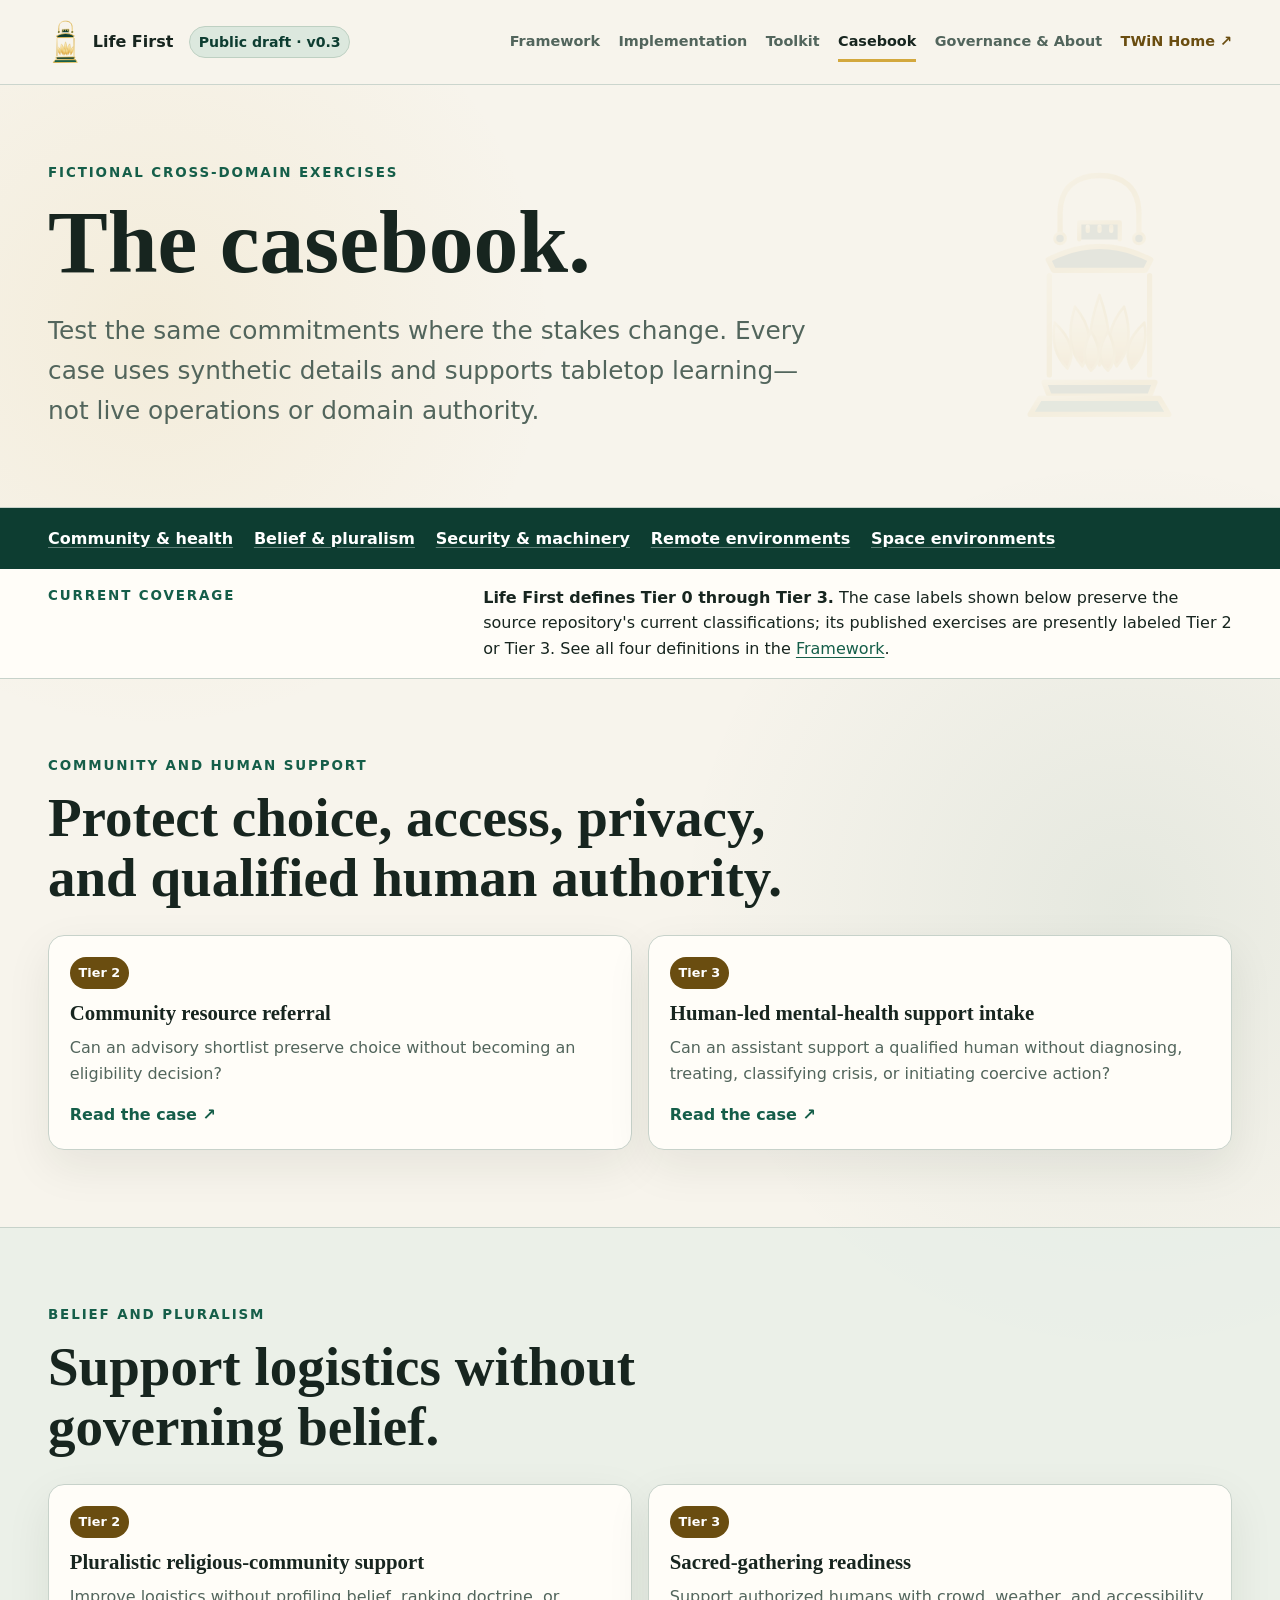
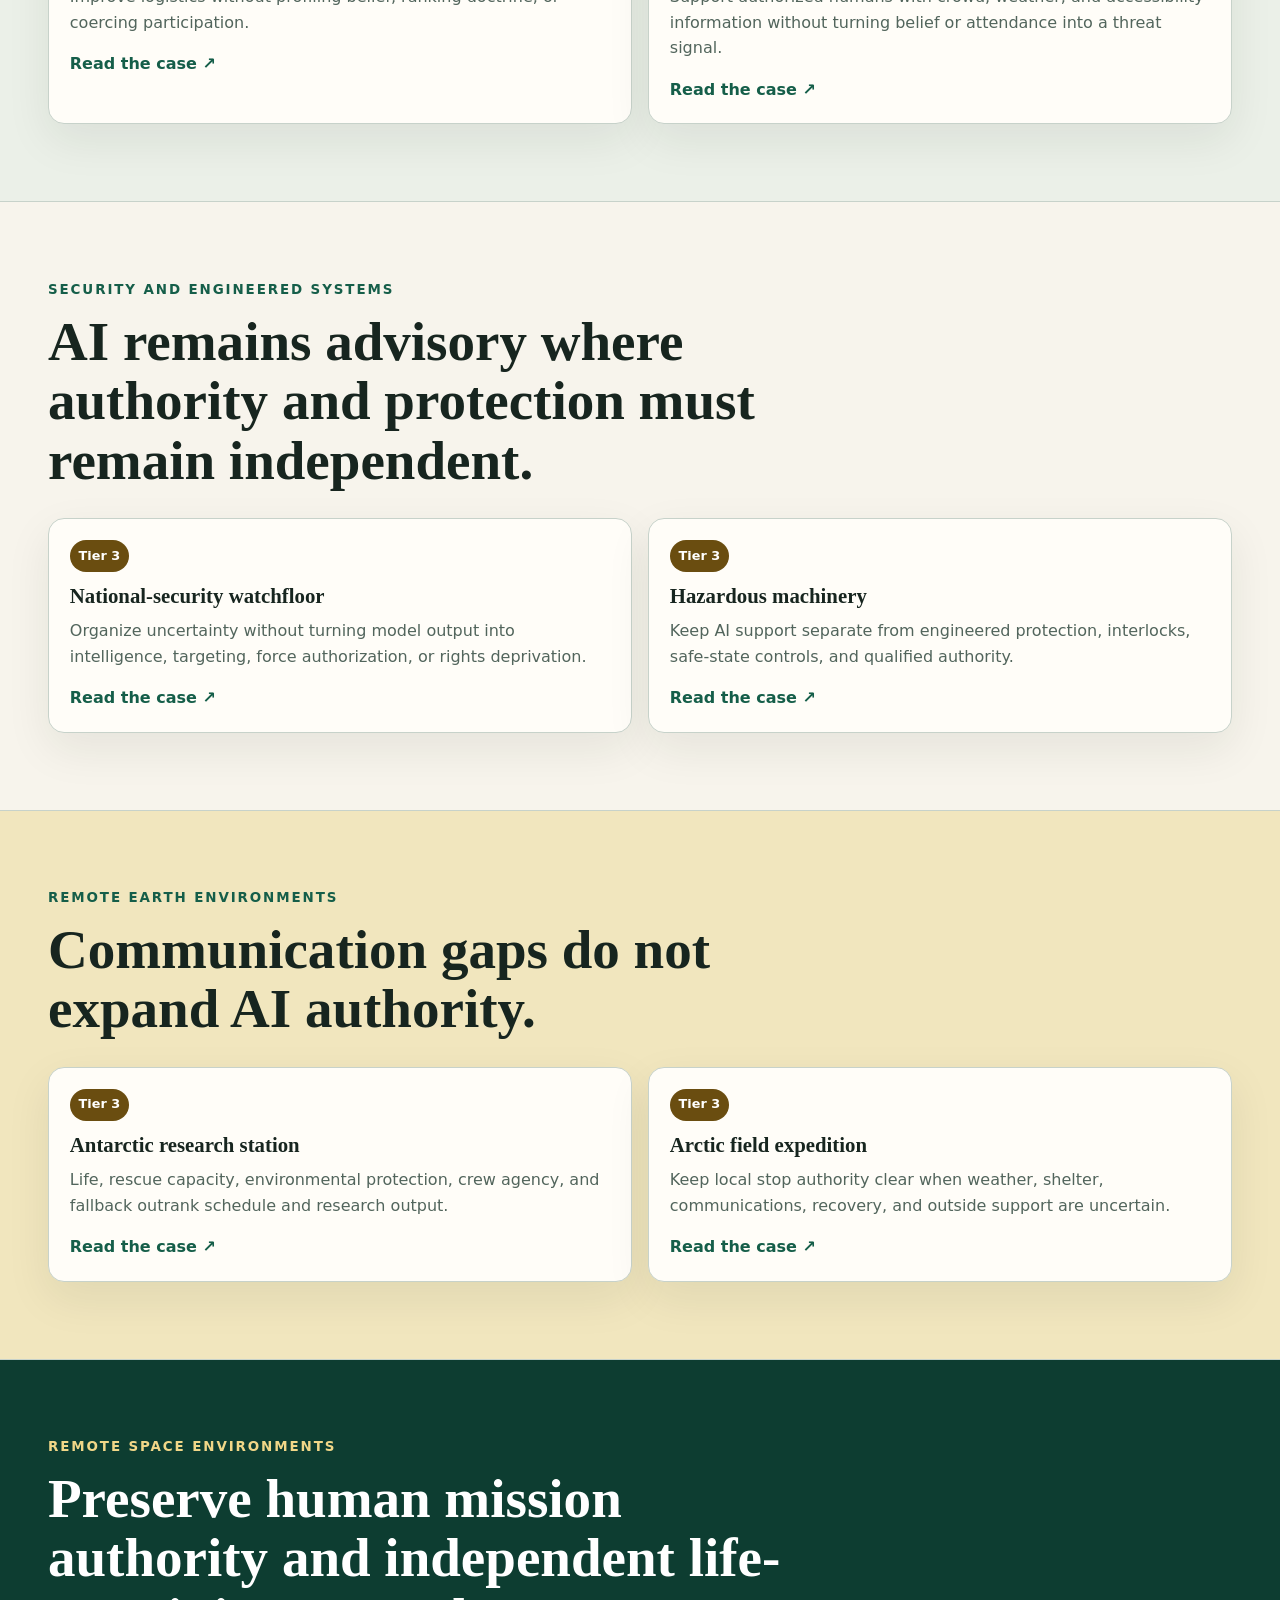
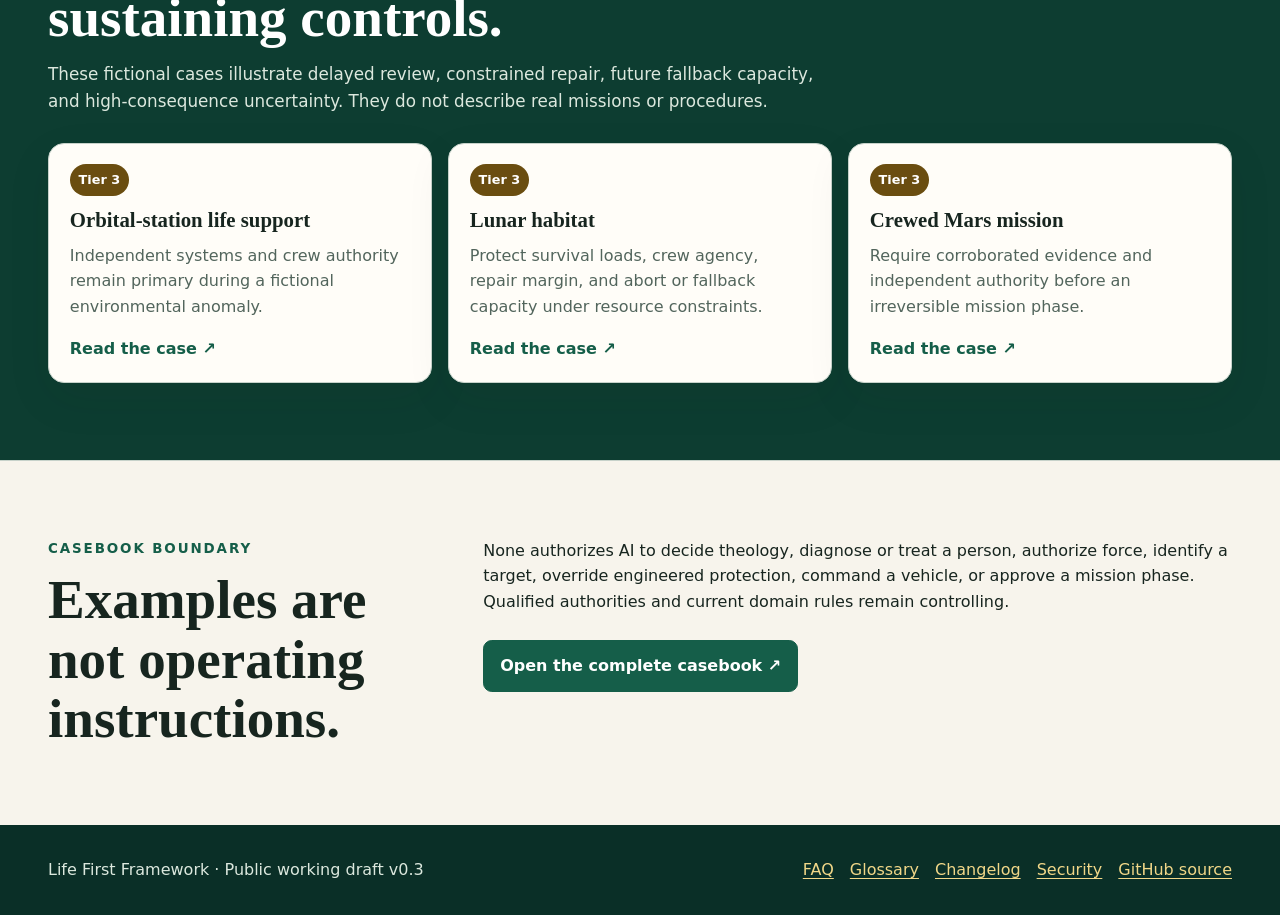
==== casebook.html @ 63062ef2 "Publish guided Life First website" ====
<!DOCTYPE html>
<html lang="en">
  <head>
    <meta charset="utf-8">
    <meta name="viewport" content="width=device-width, initial-scale=1">
    <meta name="description" content="Fictional Life First case studies across community services, health, belief, security, machinery, remote operations, and space.">
    <meta name="theme-color" content="#155e49">
    <link rel="icon" type="image/svg+xml" href="assets/life-first-lantern-mark.svg?v=2">
    <link rel="apple-touch-icon" href="assets/life-first-lantern-mark.svg?v=2">
    <title>Casebook | Life First</title>
    <link rel="stylesheet" href="site.css?v=11">
  </head>
  <body>
    <a class="skip-link" href="#main">Skip to main content</a>
    <header class="masthead" id="top"><div class="wrap masthead-inner"><a class="brand" href="index.html" aria-label="Life First Framework home"><span class="brand-mark" aria-hidden="true"></span><span>Life First</span></a><span class="version">Public draft &middot; v0.3</span><button class="menu-toggle" type="button" aria-expanded="false" aria-controls="primary-nav">Menu</button><nav class="primary-nav" id="primary-nav" aria-label="Primary navigation"><a href="framework.html">Framework</a><a href="implementation.html">Implementation</a><a href="toolkit.html">Toolkit</a><a href="casebook.html" aria-current="page">Casebook</a><a href="governance.html">Governance &amp; About</a><a class="twin-link" href="https://thewizardnexus.github.io/TheWizardNexus.com/">TWiN Home &nearr;</a></nav></div></header>
    <main id="main">
      <section class="hero hero-compact"><div class="wrap"><p class="eyebrow">Fictional cross-domain exercises</p><h1>The casebook.</h1><p class="lede">Test the same commitments where the stakes change. Every case uses synthetic details and supports tabletop learning—not live operations or domain authority.</p></div></section>
      <div class="page-directory"><nav class="wrap" aria-label="Casebook domains"><a href="#community">Community &amp; health</a><a href="#belief">Belief &amp; pluralism</a><a href="#systems">Security &amp; machinery</a><a href="#remote">Remote environments</a><a href="#space">Space environments</a></nav></div>
      <section class="status-strip" aria-label="Current casebook coverage"><div class="wrap status-grid"><p class="eyebrow">Current coverage</p><p><strong>Life First defines Tier 0 through Tier 3.</strong> The case labels shown below preserve the source repository's current classifications; its published exercises are presently labeled Tier 2 or Tier 3. See all four definitions in the <a href="framework.html#risk">Framework</a>.</p></div></section>

      <section class="section" id="community"><div class="wrap"><div class="section-head"><p class="eyebrow">Community and human support</p><h2>Protect choice, access, privacy, and qualified human authority.</h2></div><div class="grid two">
        <a class="case-card card-link" href="https://github.com/RIAEvangelist/life-first-framework/tree/main/examples/community-resource-referral"><span class="case-tag">Tier 2</span><h3>Community resource referral</h3><p>Can an advisory shortlist preserve choice without becoming an eligibility decision?</p><span class="link-label">Read the case &nearr;</span></a>
        <a class="case-card card-link" href="https://github.com/RIAEvangelist/life-first-framework/tree/main/examples/mental-health-crisis-support"><span class="case-tag">Tier 3</span><h3>Human-led mental-health support intake</h3><p>Can an assistant support a qualified human without diagnosing, treating, classifying crisis, or initiating coercive action?</p><span class="link-label">Read the case &nearr;</span></a>
      </div></div></section>

      <section class="section tint" id="belief"><div class="wrap"><div class="section-head"><p class="eyebrow">Belief and pluralism</p><h2>Support logistics without governing belief.</h2></div><div class="grid two">
        <a class="case-card card-link" href="https://github.com/RIAEvangelist/life-first-framework/tree/main/examples/religious-community-support"><span class="case-tag">Tier 2</span><h3>Pluralistic religious-community support</h3><p>Improve logistics without profiling belief, ranking doctrine, or coercing participation.</p><span class="link-label">Read the case &nearr;</span></a>
        <a class="case-card card-link" href="https://github.com/RIAEvangelist/life-first-framework/tree/main/examples/sacred-gathering-safety"><span class="case-tag">Tier 3</span><h3>Sacred-gathering readiness</h3><p>Support authorized humans with crowd, weather, and accessibility information without turning belief or attendance into a threat signal.</p><span class="link-label">Read the case &nearr;</span></a>
      </div></div></section>

      <section class="section" id="systems"><div class="wrap"><div class="section-head"><p class="eyebrow">Security and engineered systems</p><h2>AI remains advisory where authority and protection must remain independent.</h2></div><div class="grid two">
        <a class="case-card card-link" href="https://github.com/RIAEvangelist/life-first-framework/tree/main/examples/national-security-watchfloor"><span class="case-tag">Tier 3</span><h3>National-security watchfloor</h3><p>Organize uncertainty without turning model output into intelligence, targeting, force authorization, or rights deprivation.</p><span class="link-label">Read the case &nearr;</span></a>
        <a class="case-card card-link" href="https://github.com/RIAEvangelist/life-first-framework/tree/main/examples/hazardous-machinery"><span class="case-tag">Tier 3</span><h3>Hazardous machinery</h3><p>Keep AI support separate from engineered protection, interlocks, safe-state controls, and qualified authority.</p><span class="link-label">Read the case &nearr;</span></a>
      </div></div></section>

      <section class="section amber" id="remote"><div class="wrap"><div class="section-head"><p class="eyebrow">Remote Earth environments</p><h2>Communication gaps do not expand AI authority.</h2></div><div class="grid two">
        <a class="case-card card-link" href="https://github.com/RIAEvangelist/life-first-framework/tree/main/examples/antarctic-research-station"><span class="case-tag">Tier 3</span><h3>Antarctic research station</h3><p>Life, rescue capacity, environmental protection, crew agency, and fallback outrank schedule and research output.</p><span class="link-label">Read the case &nearr;</span></a>
        <a class="case-card card-link" href="https://github.com/RIAEvangelist/life-first-framework/tree/main/examples/arctic-field-expedition"><span class="case-tag">Tier 3</span><h3>Arctic field expedition</h3><p>Keep local stop authority clear when weather, shelter, communications, recovery, and outside support are uncertain.</p><span class="link-label">Read the case &nearr;</span></a>
      </div></div></section>

      <section class="section deep" id="space"><div class="wrap"><div class="section-head"><p class="eyebrow">Remote space environments</p><h2>Preserve human mission authority and independent life-sustaining controls.</h2><p>These fictional cases illustrate delayed review, constrained repair, future fallback capacity, and high-consequence uncertainty. They do not describe real missions or procedures.</p></div><div class="grid">
        <a class="case-card card-link" href="https://github.com/RIAEvangelist/life-first-framework/tree/main/examples/space-station-life-support"><span class="case-tag">Tier 3</span><h3>Orbital-station life support</h3><p>Independent systems and crew authority remain primary during a fictional environmental anomaly.</p><span class="link-label">Read the case &nearr;</span></a>
        <a class="case-card card-link" href="https://github.com/RIAEvangelist/life-first-framework/tree/main/examples/lunar-habitat"><span class="case-tag">Tier 3</span><h3>Lunar habitat</h3><p>Protect survival loads, crew agency, repair margin, and abort or fallback capacity under resource constraints.</p><span class="link-label">Read the case &nearr;</span></a>
        <a class="case-card card-link" href="https://github.com/RIAEvangelist/life-first-framework/tree/main/examples/mars-mission"><span class="case-tag">Tier 3</span><h3>Crewed Mars mission</h3><p>Require corroborated evidence and independent authority before an irreversible mission phase.</p><span class="link-label">Read the case &nearr;</span></a>
      </div></div></section>

      <section class="section"><div class="wrap two-col"><div><p class="eyebrow">Casebook boundary</p><h2>Examples are not operating instructions.</h2></div><div><p>None authorizes AI to decide theology, diagnose or treat a person, authorize force, identify a target, override engineered protection, command a vehicle, or approve a mission phase. Qualified authorities and current domain rules remain controlling.</p><div class="actions"><a class="button primary" href="https://github.com/RIAEvangelist/life-first-framework/tree/main/examples">Open the complete casebook &nearr;</a></div></div></div></section>
    </main>
    <a class="back-to-top" href="#top">Back to top &uarr;</a>
    <footer class="site-footer"><div class="wrap footer-grid"><span>Life First Framework &middot; Public working draft v0.3</span><nav class="footer-links" aria-label="Secondary navigation"><a href="https://github.com/RIAEvangelist/life-first-framework/blob/main/docs/FAQ.md">FAQ</a><a href="https://github.com/RIAEvangelist/life-first-framework/blob/main/docs/GLOSSARY.md">Glossary</a><a href="https://github.com/RIAEvangelist/life-first-framework/blob/main/CHANGELOG.md">Changelog</a><a href="https://github.com/RIAEvangelist/life-first-framework/blob/main/SECURITY.md">Security</a><a href="https://github.com/RIAEvangelist/life-first-framework">GitHub source</a></nav></div></footer>
    <script src="site.js?v=1" defer></script>
  </body>
</html>
---- site.css ----
:root {
  color-scheme: light;
  --paper: #f7f4ec;
  --surface: #fffdf8;
  --surface-strong: #e7efe8;
  --ink: #17251f;
  --muted: #52655c;
  --forest: #155e49;
  --forest-deep: #0d3d31;
  --sage: #dce8de;
  --amber: #d3a83d;
  --amber-soft: #f1e6be;
  --line: #c7d2ca;
  --danger: #7a2f2f;
  --shadow: 0 1rem 2.8rem rgba(23, 37, 31, 0.08);
  --radius: 1rem;
  --max: 74rem;
}

* { box-sizing: border-box; }

html {
  scroll-behavior: smooth;
  scroll-padding-top: 6rem;
}

body {
  margin: 0;
  color: var(--ink);
  background:
    radial-gradient(circle at 12% 8%, rgba(211, 168, 61, 0.10), transparent 25rem),
    radial-gradient(circle at 88% 22%, rgba(21, 94, 73, 0.08), transparent 28rem),
    var(--paper);
  font-family: ui-sans-serif, system-ui, -apple-system, BlinkMacSystemFont, "Segoe UI", sans-serif;
  font-size: 1rem;
  line-height: 1.6;
  text-rendering: optimizeLegibility;
}

a {
  color: var(--forest);
  text-underline-offset: 0.2em;
}

a:hover { color: var(--forest-deep); }

a:focus-visible,
button:focus-visible,
summary:focus-visible {
  outline: 0.2rem solid var(--amber);
  outline-offset: 0.22rem;
}

h1,
h2,
h3 {
  margin: 0;
  font-family: Georgia, "Times New Roman", serif;
  line-height: 1.08;
}

h1 { font-size: clamp(3rem, 7vw, 5.8rem); }
h2 { font-size: clamp(2rem, 4.3vw, 3.45rem); }
h3 { font-size: 1.3rem; }

p { margin: 0; }

section[id] { scroll-margin-top: 6rem; }

.wrap {
  width: min(var(--max), calc(100% - 2.5rem));
  margin: 0 auto;
}

.skip-link {
  position: fixed;
  left: 1rem;
  top: -5rem;
  z-index: 100;
  padding: 0.7rem 1rem;
  color: white;
  background: var(--forest-deep);
  border-radius: 0.5rem;
}

.skip-link:focus { top: 1rem; }

.masthead {
  position: sticky;
  top: 0;
  z-index: 30;
  background: rgba(247, 244, 236, 0.95);
  border-bottom: 1px solid rgba(199, 210, 202, 0.9);
  backdrop-filter: blur(14px);
}

.masthead-inner {
  position: relative;
  min-height: 5.25rem;
  display: flex;
  align-items: center;
  gap: 1rem;
}

.brand {
  display: inline-flex;
  align-items: center;
  gap: 0.65rem;
  color: var(--ink);
  font-weight: 800;
  text-decoration: none;
  white-space: nowrap;
}

.brand-mark {
  display: block;
  width: 2.15rem;
  height: 2.7rem;
  flex: 0 0 auto;
  object-fit: contain;
  background: url("assets/life-first-lantern-mark.svg?v=2") center / contain no-repeat;
}

img.brand-mark { background: none; }

.version {
  padding: 0.24rem 0.52rem;
  color: var(--forest-deep);
  background: var(--sage);
  border: 1px solid #bed0c2;
  border-radius: 999px;
  font-size: 0.88rem;
  font-weight: 750;
  white-space: nowrap;
}

.menu-toggle {
  display: none;
  margin-left: auto;
  min-height: 2.75rem;
  padding: 0.55rem 0.85rem;
  color: white;
  background: var(--forest);
  border: 1px solid var(--forest);
  border-radius: 0.5rem;
  font: inherit;
  font-weight: 800;
}

.primary-nav {
  margin-left: auto;
  display: flex;
  align-items: center;
  gap: 1.15rem;
}

.primary-nav a {
  position: relative;
  display: inline-flex;
  align-items: center;
  min-height: 2.75rem;
  color: var(--muted);
  font-size: 0.9rem;
  font-weight: 750;
  text-decoration: none;
  white-space: nowrap;
}

.primary-nav a:hover,
.primary-nav a[aria-current="page"] { color: var(--ink); }

.primary-nav a[aria-current="page"]::after {
  content: "";
  position: absolute;
  left: 0;
  right: 0;
  bottom: 0.15rem;
  height: 0.18rem;
  background: var(--amber);
}

.primary-nav .twin-link { color: #6a4d10; }

.home-identity {
  display: grid;
  min-height: 0;
  overflow: hidden;
  place-items: center;
  background:
    linear-gradient(90deg, rgba(7, 17, 13, 0.96), rgba(7, 17, 13, 0.5) 50%, rgba(7, 17, 13, 0.96)),
    #07110d;
  border-bottom: 1px solid rgba(211, 168, 61, 0.45);
}

.home-identity-art {
  display: grid;
  width: fit-content;
  max-width: 100%;
  place-items: stretch;
}

.home-identity-art > * {
  grid-area: 1 / 1;
}

.home-identity img {
  display: block;
  width: auto;
  max-width: 100%;
  max-height: 32rem;
  object-fit: contain;
}

.hero {
  position: relative;
  overflow: hidden;
  padding: clamp(4rem, 8vw, 6.4rem) 0;
  border-bottom: 1px solid var(--line);
}

.hero::after {
  content: "";
  position: absolute;
  width: clamp(8rem, 17vw, 13rem);
  height: clamp(10rem, 21vw, 16rem);
  right: clamp(1rem, 6vw, 5rem);
  top: 50%;
  transform: translateY(-50%);
  background: url("assets/life-first-lantern-mark.svg?v=2") center / contain no-repeat;
  opacity: 0.075;
  pointer-events: none;
}

.hero .wrap { position: relative; z-index: 1; }

.home-hero {
  padding-block: clamp(2.5rem, 5vw, 4rem);
  background: linear-gradient(105deg, rgba(231, 239, 232, 0.76), rgba(247, 244, 236, 0.94));
}

.home-hero::after { display: none; }

.home-hero-grid {
  display: grid;
  grid-template-columns: minmax(0, 1fr) minmax(16rem, auto);
  gap: clamp(1.5rem, 4vw, 4rem);
  align-items: end;
}

.home-hero h1 { font-size: clamp(2.9rem, 6vw, 5rem); }

.home-hero .actions {
  min-width: min(100%, 18rem);
  margin-top: 0;
  flex-direction: column;
  align-items: stretch;
}

.hero-compact { padding-block: clamp(3.2rem, 6vw, 4.8rem); }

.toolkit-page .hero h1 { font-size: clamp(3rem, 6vw, 4.8rem); }
.toolkit-page .section { padding: clamp(2.8rem, 5vw, 4.5rem) 0; }
.toolkit-page .section-head h2 { font-size: clamp(2rem, 3.6vw, 2.8rem); }

.toolkit-guide {
  padding: 1.7rem 0;
  background: var(--surface);
  border-bottom: 1px solid var(--line);
}

.toolkit-guide-head {
  display: grid;
  grid-template-columns: minmax(0, 1.45fr) minmax(15rem, 0.55fr);
  gap: 1.5rem;
  align-items: end;
  margin-bottom: 1rem;
}

.toolkit-guide-head h2 { font-size: clamp(1.65rem, 2.7vw, 2.25rem); }

.toolkit-guide-head > p {
  color: var(--muted);
  font-weight: 650;
}

.toolkit-guide-grid {
  display: grid;
  grid-template-columns: repeat(3, minmax(0, 1fr));
  gap: 0.75rem;
}

.toolkit-guide-step {
  display: grid;
  grid-template-columns: auto minmax(0, 1fr);
  gap: 0.75rem;
  padding: 1rem;
  background: var(--surface-strong);
  border: 1px solid var(--line);
  border-radius: 0.75rem;
}

.toolkit-guide-step h3 {
  min-height: 2.16em;
  font-size: 1.1rem;
}

.toolkit-guide-step > div {
  min-width: 0;
  display: flex;
  flex-direction: column;
}

.toolkit-guide-step p {
  margin: 1.65rem 0 0;
  color: var(--muted);
  font-size: 0.94rem;
  line-height: 1.5;
}

.guide-num {
  width: 1.8rem;
  height: 1.8rem;
  display: inline-flex;
  align-items: center;
  justify-content: center;
  color: white;
  background: var(--forest);
  border-radius: 50%;
  font-weight: 850;
}

.eyebrow {
  margin-bottom: 0.7rem;
  color: var(--forest);
  font-size: 0.84rem;
  font-weight: 850;
  letter-spacing: 0.14em;
  text-transform: uppercase;
}

.lede {
  max-width: 49rem;
  margin-top: 1.25rem;
  color: var(--muted);
  font-size: clamp(1.15rem, 2.2vw, 1.55rem);
}

.actions {
  display: flex;
  flex-wrap: wrap;
  gap: 0.75rem;
  margin-top: 1.6rem;
}

.button {
  min-height: 3rem;
  padding: 0.75rem 1rem;
  display: inline-flex;
  align-items: center;
  justify-content: center;
  color: var(--ink);
  background: transparent;
  border: 1px solid var(--forest);
  border-radius: 0.55rem;
  font-weight: 800;
  text-decoration: none;
}

.button.primary { color: white; background: var(--forest); }
.button.secondary:hover { background: var(--surface-strong); }

.status-strip {
  padding: 1rem 0;
  background: var(--surface);
  border-bottom: 1px solid var(--line);
}

.status-grid,
.two-col {
  display: grid;
  grid-template-columns: 0.7fr 1.3fr;
  gap: 2rem;
  align-items: start;
}

.section { padding: clamp(3.3rem, 6vw, 5.5rem) 0; }
.section.compact { padding: clamp(2.3rem, 4vw, 3.5rem) 0; }
.section + .section { border-top: 1px solid var(--line); }
.section.tint { background: rgba(231, 239, 232, 0.72); }
.section.deep { color: white; background: var(--forest-deep); }
.section.deep .eyebrow { color: #f1d788; }
.section.deep p { color: #dce8de; }
.section.amber { background: var(--amber-soft); }

.section-head {
  max-width: 50rem;
  margin-bottom: 1.75rem;
}

.section-head > p:last-child {
  margin-top: 0.85rem;
  color: var(--muted);
  font-size: 1.05rem;
}

.section.deep .section-head > p:last-child { color: #dce8de; }

.section.deep .card p,
.section.deep .record-card p,
.section.deep .case-card p,
.section.deep .resource-card p { color: var(--muted); }

.section.deep .card :is(h2, h3, h4),
.section.deep .record-card :is(h2, h3, h4),
.section.deep .case-card :is(h2, h3, h4),
.section.deep .resource-card :is(h2, h3, h4) { color: var(--ink); }

.section.deep .button.primary {
  color: var(--ink);
  background: #f1d788;
  border-color: #f1d788;
}

.section.deep .button.secondary {
  color: white;
  border-color: rgba(255,255,255,0.65);
}

.section.deep .button.secondary:hover { background: rgba(255,255,255,0.08); }

.page-directory {
  padding: 1.1rem 0;
  background: var(--forest-deep);
}

.page-directory nav {
  display: flex;
  flex-wrap: wrap;
  gap: 0.5rem 1.3rem;
}

.page-directory a {
  color: white;
  font-weight: 750;
  text-decoration-color: rgba(255,255,255,0.35);
}

.grid {
  display: grid;
  grid-template-columns: repeat(3, minmax(0, 1fr));
  gap: 1rem;
}

.grid.two { grid-template-columns: repeat(2, minmax(0, 1fr)); }
.grid.four { grid-template-columns: repeat(4, minmax(0, 1fr)); }

.card,
.step,
.record-card,
.case-card,
.resource-card {
  padding: 1.3rem;
  color: var(--ink);
  background: var(--surface);
  border: 1px solid var(--line);
  border-radius: var(--radius);
  box-shadow: var(--shadow);
}

.card p,
.step p,
.record-card p,
.case-card p,
.resource-card p {
  margin-top: 0.7rem;
  color: var(--muted);
}

.card-link {
  display: block;
  color: inherit;
  text-decoration: none;
}

.card-link:hover {
  color: inherit;
  border-color: var(--forest);
}

.card-link .link-label {
  display: block;
  margin-top: 1rem;
  color: var(--forest);
  font-weight: 850;
}

.toolkit-page .record-card.card-link {
  display: flex;
  flex-direction: column;
  height: 100%;
}

.toolkit-page .record-card h3 { min-height: 2.16em; }

.toolkit-page .record-card.card-link .link-label {
  margin-top: auto;
  padding-top: 1rem;
}

.record-card-start {
  position: relative;
  border-color: var(--amber);
}

.record-card-start h3 { padding-right: 5.5rem; }

.record-badge {
  position: absolute;
  top: 1rem;
  right: 1rem;
  display: inline-flex;
  padding: 0.2rem 0.5rem;
  color: var(--forest-deep);
  background: var(--amber-soft);
  border-radius: 999px;
  font-size: 0.76rem;
  font-weight: 850;
  letter-spacing: 0.08em;
  text-transform: uppercase;
}

.record-note {
  margin-top: 1rem;
  color: var(--muted);
  font-size: 0.94rem;
}

.number,
.step-num,
.case-tag {
  display: inline-flex;
  align-items: center;
  justify-content: center;
  min-width: 2rem;
  min-height: 2rem;
  margin-bottom: 0.8rem;
  padding: 0.22rem 0.55rem;
  color: white;
  background: var(--forest);
  border-radius: 999px;
  font-size: 0.8rem;
  font-weight: 850;
}

.case-tag { background: #6a4d10; }

.question,
.boundary {
  font-weight: 750;
  color: var(--ink) !important;
}

.commitment-grid .card {
  padding: 1.05rem;
  box-shadow: none;
  border-top: 3px solid var(--forest);
}

.commitment-grid .number {
  min-width: 0;
  min-height: 0;
  margin-bottom: 0.55rem;
  padding: 0;
  color: var(--forest);
  background: transparent;
  border-radius: 0;
  letter-spacing: 0.08em;
}

.protocol-grid .card {
  border-top: 4px solid #a97817;
}

.protocol-grid .number {
  color: var(--ink);
  background: #f1d788;
}

.cycle-strip {
  display: grid;
  grid-template-columns: repeat(4, minmax(0, 1fr));
  gap: 0.8rem;
  margin: 0;
  padding: 0;
  list-style: none;
}

.cycle-strip li {
  padding: 1rem;
  background: var(--surface);
  border: 1px solid var(--line);
  border-left: 4px solid var(--forest);
  border-radius: 0.75rem;
}

.cycle-strip .step-num { margin-bottom: 0.55rem; }
.cycle-strip p { margin-top: 0.55rem; color: var(--muted); }

.evidence-list {
  display: grid;
  grid-template-columns: repeat(2, minmax(0, 1fr));
  gap: 0 1.3rem;
  margin: 0;
  padding: 0;
  list-style: none;
}

.evidence-list li {
  padding: 0.7rem 0;
  border-top: 1px solid rgba(23, 37, 31, 0.22);
}

.evidence-list strong { display: block; color: var(--ink); }

.cycle-list,
.flow-list {
  display: grid;
  gap: 0.85rem;
}

.flow-list .step {
  display: grid;
  grid-template-columns: auto 1fr;
  gap: 1rem;
  align-items: start;
}

.flow-list .step-num { margin: 0; }

.implementation-path {
  position: relative;
  gap: 0;
}

.implementation-path::before {
  content: "";
  position: absolute;
  top: 1rem;
  bottom: 1.5rem;
  left: 1rem;
  width: 2px;
  background: rgba(21, 94, 73, 0.28);
}

.implementation-path .step {
  position: relative;
  grid-template-columns: 2.1rem 1fr;
  padding: 0 0 1.2rem;
  background: transparent;
  border: 0;
  border-radius: 0;
  box-shadow: none;
}

.implementation-path .step-num {
  position: relative;
  z-index: 1;
  width: 2.1rem;
  height: 2.1rem;
  padding: 0.2rem;
  border: 3px solid var(--sage-soft);
}

.implementation-path .step > div {
  padding: 0.05rem 0 1.15rem;
  border-bottom: 1px solid var(--line);
}

.implementation-path .step:last-child,
.implementation-path .step:last-child > div { padding-bottom: 0; border-bottom: 0; }

.plain-list {
  margin: 0;
  padding-left: 1.2rem;
}

.plain-list li + li { margin-top: 0.55rem; }

.content-gap { margin-top: 1.25rem; }
.paragraph-gap { margin-top: 1rem; }

.guard-grid {
  display: grid;
  grid-template-columns: repeat(2, minmax(0, 1fr));
  gap: 0.75rem;
}

.guard {
  padding: 1rem;
  display: grid;
  grid-template-columns: auto 1fr;
  gap: 0.75rem;
  color: white;
  background: rgba(255,255,255,0.07);
  border: 1px solid rgba(255,255,255,0.15);
  border-radius: 0.75rem;
}

.guard-mark { color: #f1d788; font-weight: 900; }

.journey {
  counter-reset: journey;
}

.journey .card::before {
  counter-increment: journey;
  content: "0" counter(journey);
  display: block;
  margin-bottom: 0.9rem;
  color: var(--forest);
  font-weight: 900;
  letter-spacing: 0.1em;
}

.relationship-map {
  display: grid;
  grid-template-columns: repeat(4, minmax(0, 1fr));
  gap: 0.75rem;
  margin-top: 1.5rem;
}

.relationship-map > a {
  display: flex;
  flex-direction: column;
  padding: 1rem;
  color: white;
  background: rgba(255,255,255,0.07);
  border: 1px solid rgba(255,255,255,0.15);
  border-radius: 0.75rem;
  text-decoration: none;
}

.relationship-map > a:hover {
  color: white;
  background: rgba(255,255,255,0.12);
  border-color: rgba(241,215,136,0.75);
}

.relationship-map h3 { font-size: 1.1rem; }
.relationship-map p { margin-top: 0.6rem; }
.relationship-map span {
  margin-top: auto;
  padding-top: 1rem;
  color: #f1d788;
  font-weight: 850;
}

.site-footer {
  padding: 2rem 0;
  color: #dce8de;
  background: #0a2f27;
}

.footer-grid {
  display: grid;
  grid-template-columns: 1fr auto;
  gap: 1rem 2rem;
  align-items: start;
}

.footer-links {
  display: flex;
  flex-wrap: wrap;
  justify-content: flex-end;
  gap: 0.4rem 1rem;
}

.site-footer a { color: #f1d788; }

.back-to-top {
  position: fixed;
  right: 1rem;
  bottom: 1rem;
  z-index: 20;
  padding: 0.65rem 0.8rem;
  color: white;
  background: var(--forest);
  border: 1px solid rgba(255,255,255,0.45);
  border-radius: 999px;
  font-size: 0.88rem;
  font-weight: 800;
  text-decoration: none;
  opacity: 0;
  pointer-events: none;
  transform: translateY(0.5rem);
  transition: opacity 160ms ease, transform 160ms ease;
}

.back-to-top.is-visible {
  opacity: 1;
  pointer-events: auto;
  transform: translateY(0);
}

@media (max-width: 1040px) {
  .version { display: none; }
  .primary-nav { gap: 0.8rem; }
  .primary-nav a { font-size: 0.86rem; }
  .grid.four,
  .relationship-map { grid-template-columns: repeat(2, minmax(0, 1fr)); }
  .grid.four.commitment-grid { grid-template-columns: repeat(4, minmax(0, 1fr)); }
  .cycle-strip { grid-template-columns: repeat(4, minmax(0, 1fr)); }
}

@media (max-width: 850px) {
  .masthead-inner { min-height: 4.75rem; }
  .menu-toggle { display: inline-flex; }
  .primary-nav {
    display: none;
    position: absolute;
    left: 0;
    right: 0;
    top: calc(100% - 0.4rem);
    margin: 0;
    padding: 0.75rem;
    grid-template-columns: repeat(2, minmax(0, 1fr));
    gap: 0.25rem 0.75rem;
    background: var(--surface);
    border: 1px solid var(--line);
    border-radius: 0.75rem;
    box-shadow: var(--shadow);
  }
  .masthead.is-open .primary-nav { display: grid; }
  .primary-nav a { padding: 0.3rem 0.45rem; }
  .primary-nav a[aria-current="page"]::after { left: 0.45rem; right: 0.45rem; }
  .grid,
  .grid.four { grid-template-columns: repeat(2, minmax(0, 1fr)); }
  .grid.four.commitment-grid,
  .cycle-strip { grid-template-columns: repeat(2, minmax(0, 1fr)); }
  .status-grid,
  .two-col,
  .home-hero-grid { grid-template-columns: 1fr; gap: 1rem; }
  .home-hero .actions { margin-top: 0.75rem; }
  .toolkit-guide-head { grid-template-columns: 1fr; gap: 0.75rem; }
  .toolkit-guide-grid { grid-template-columns: 1fr; }
  .toolkit-guide-step h3,
  .toolkit-page .record-card h3 { min-height: 0; }
  .toolkit-guide-step p { margin-top: 0.75rem; }
}

@media (max-width: 620px) {
  .wrap { width: min(var(--max), calc(100% - 2rem)); }
  h1 { font-size: clamp(3rem, 15vw, 4.25rem); }
  h2 { font-size: clamp(2rem, 10vw, 2.8rem); }
  .home-identity img {
    width: 100%;
    height: auto;
    max-height: none;
  }
  .hero { padding-block: 3.5rem; }
  .hero::after { right: 0.75rem; }
  .home-hero { padding-block: 2.5rem; }
  .grid,
  .grid.two,
  .grid.four,
  .relationship-map,
  .grid.four.commitment-grid,
  .cycle-strip,
  .evidence-list,
  .guard-grid { grid-template-columns: 1fr; }
  .actions .button { width: 100%; }
  .footer-grid { grid-template-columns: 1fr; }
  .footer-links { justify-content: flex-start; }
}

@media (prefers-reduced-motion: reduce) {
  html { scroll-behavior: auto; }
  *, *::before, *::after { transition: none !important; animation: none !important; }
}

@media print {
  .masthead,
  .actions,
  .page-directory,
  .back-to-top,
  .site-footer,
  .hero::after { display: none !important; }
  body { background: white; color: black; font-size: 10.5pt; }
  .hero,
  .section { padding: 1.2rem 0; }
  .wrap { width: 100%; }
  .card,
  .step,
  .record-card,
  .case-card,
  .resource-card { box-shadow: none; break-inside: avoid; }
}
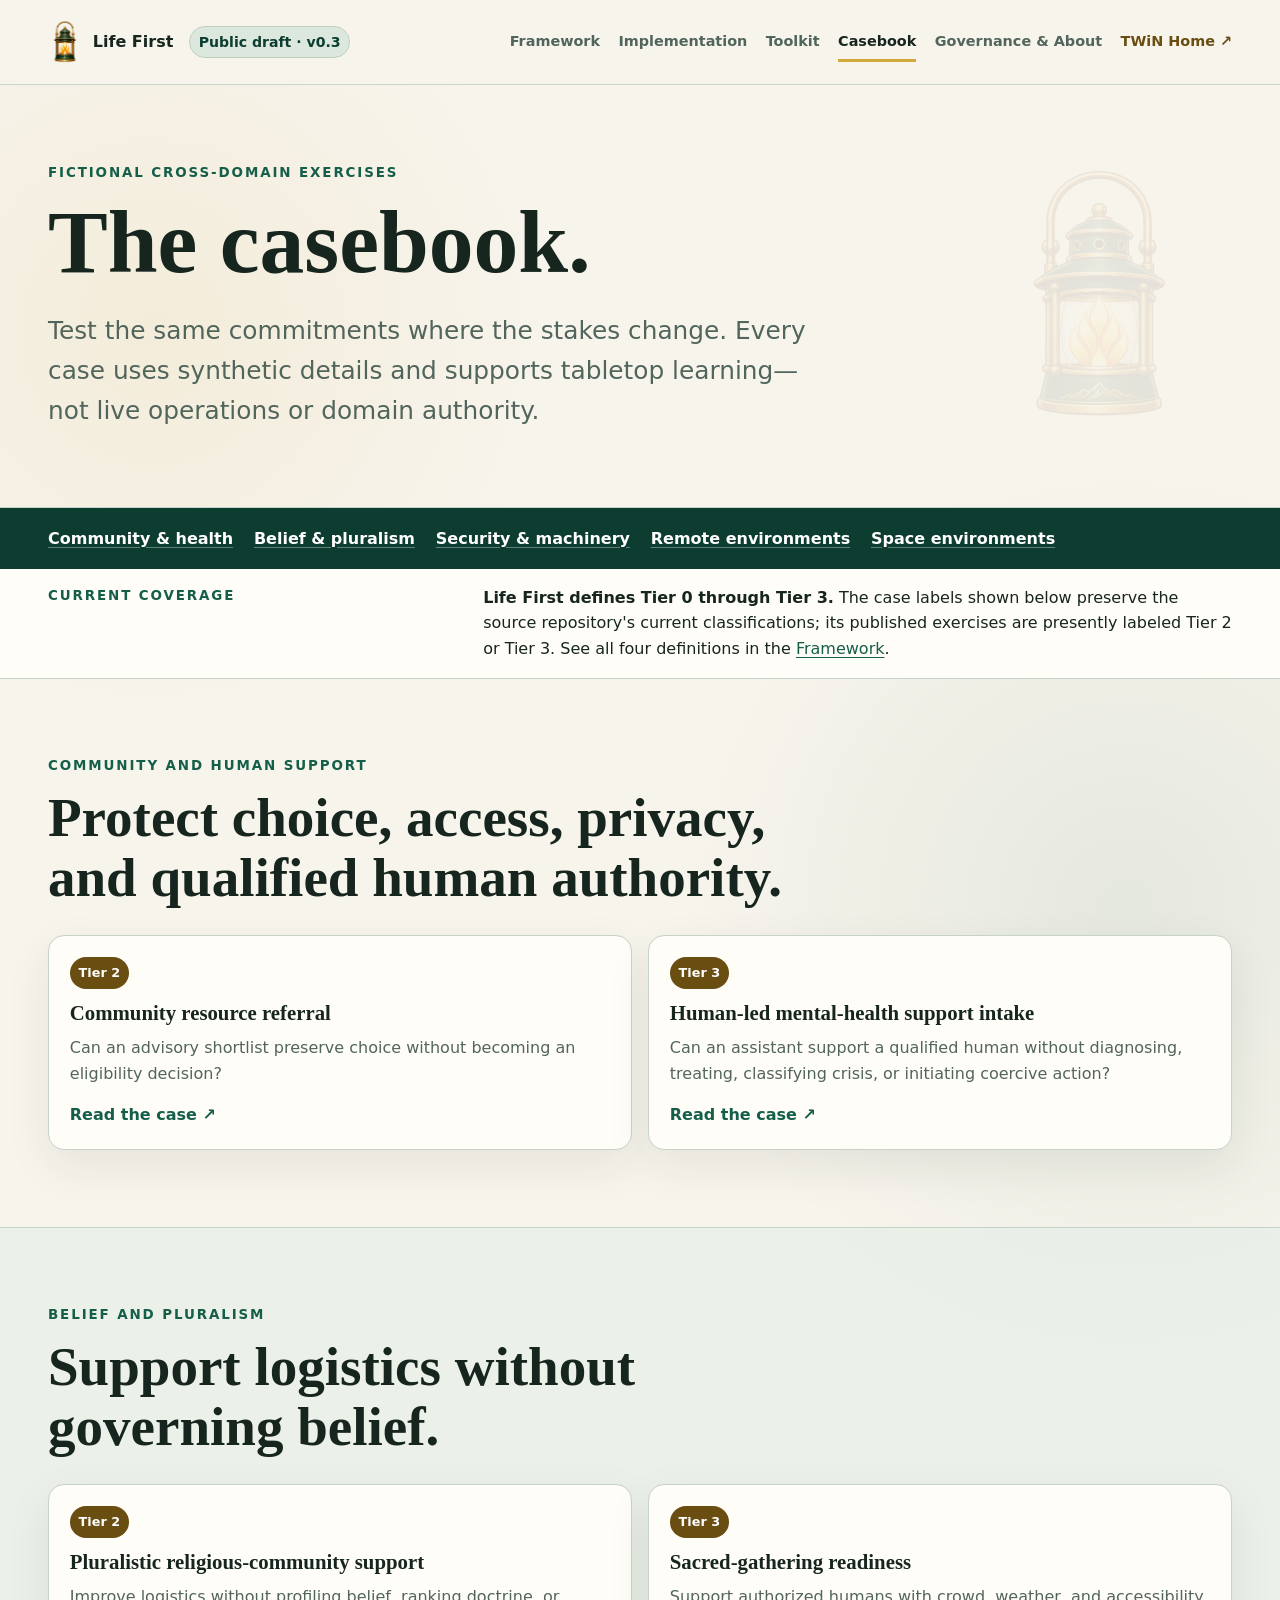
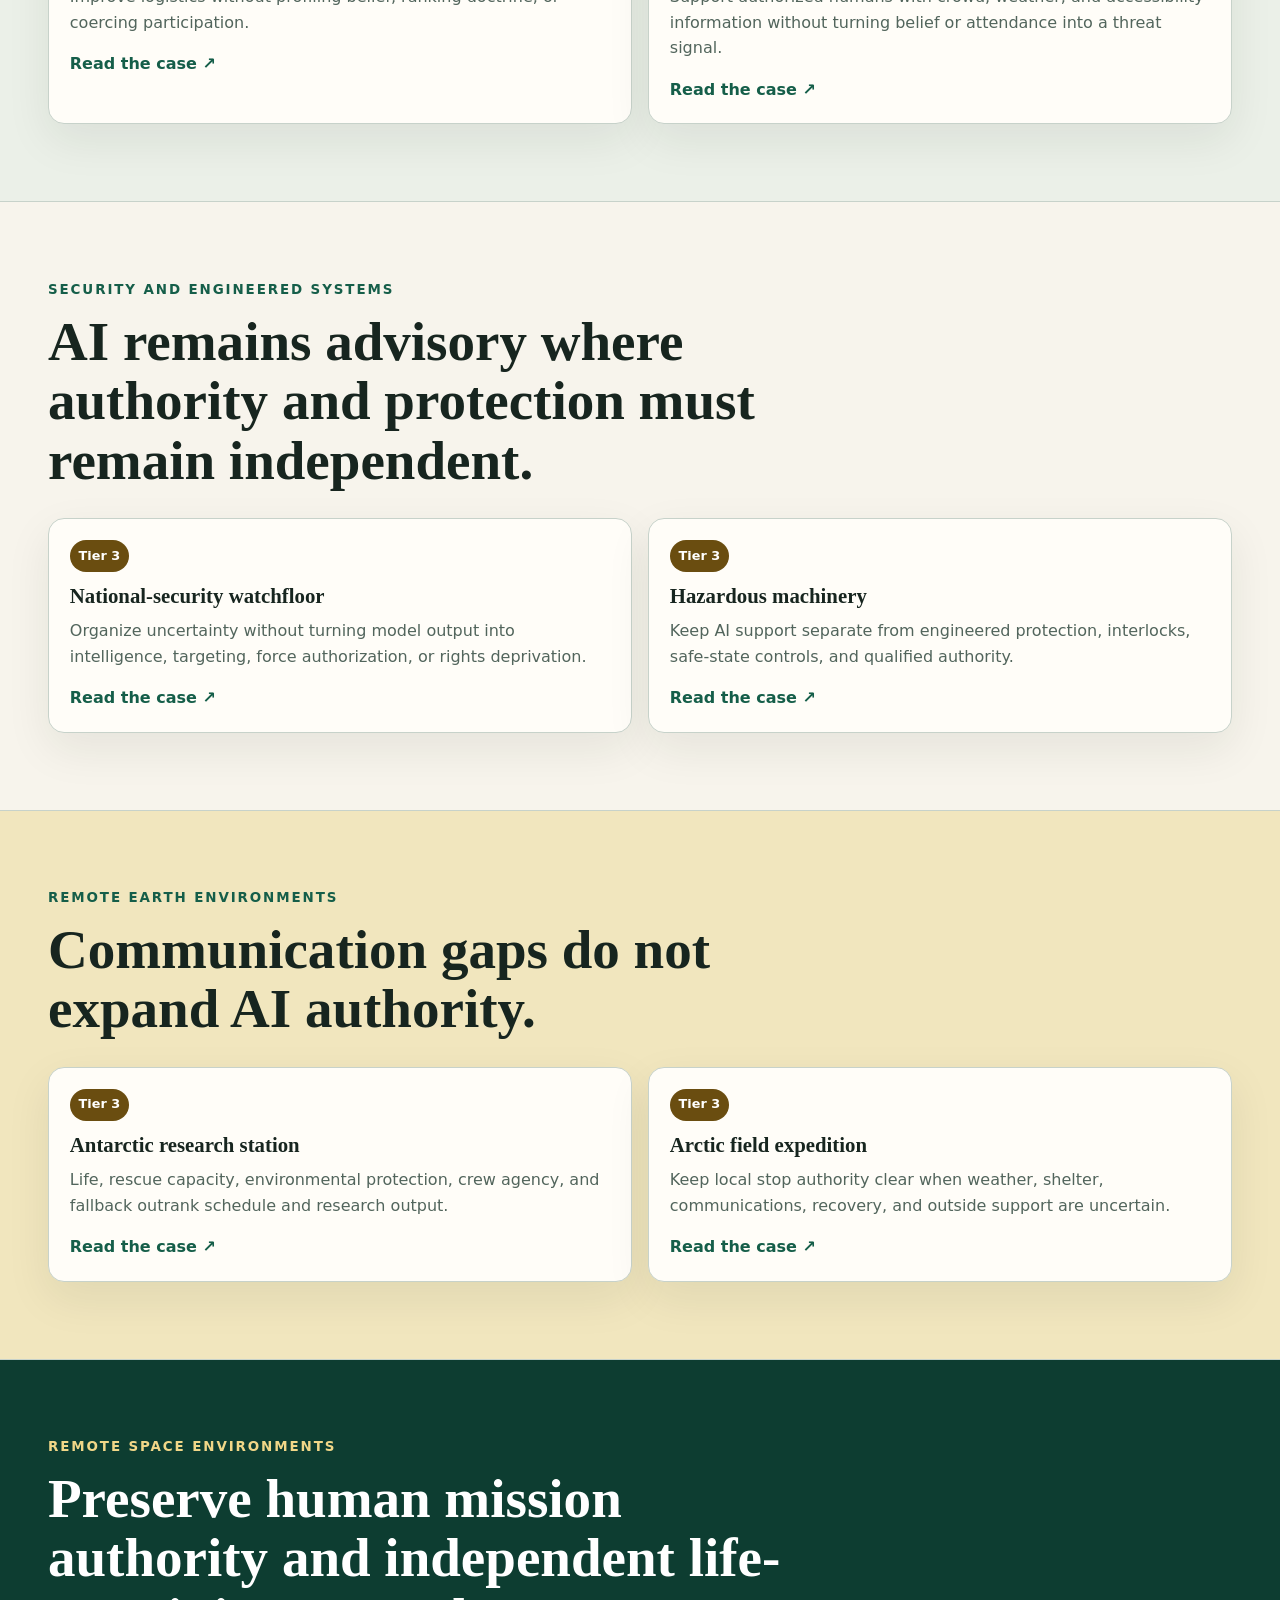
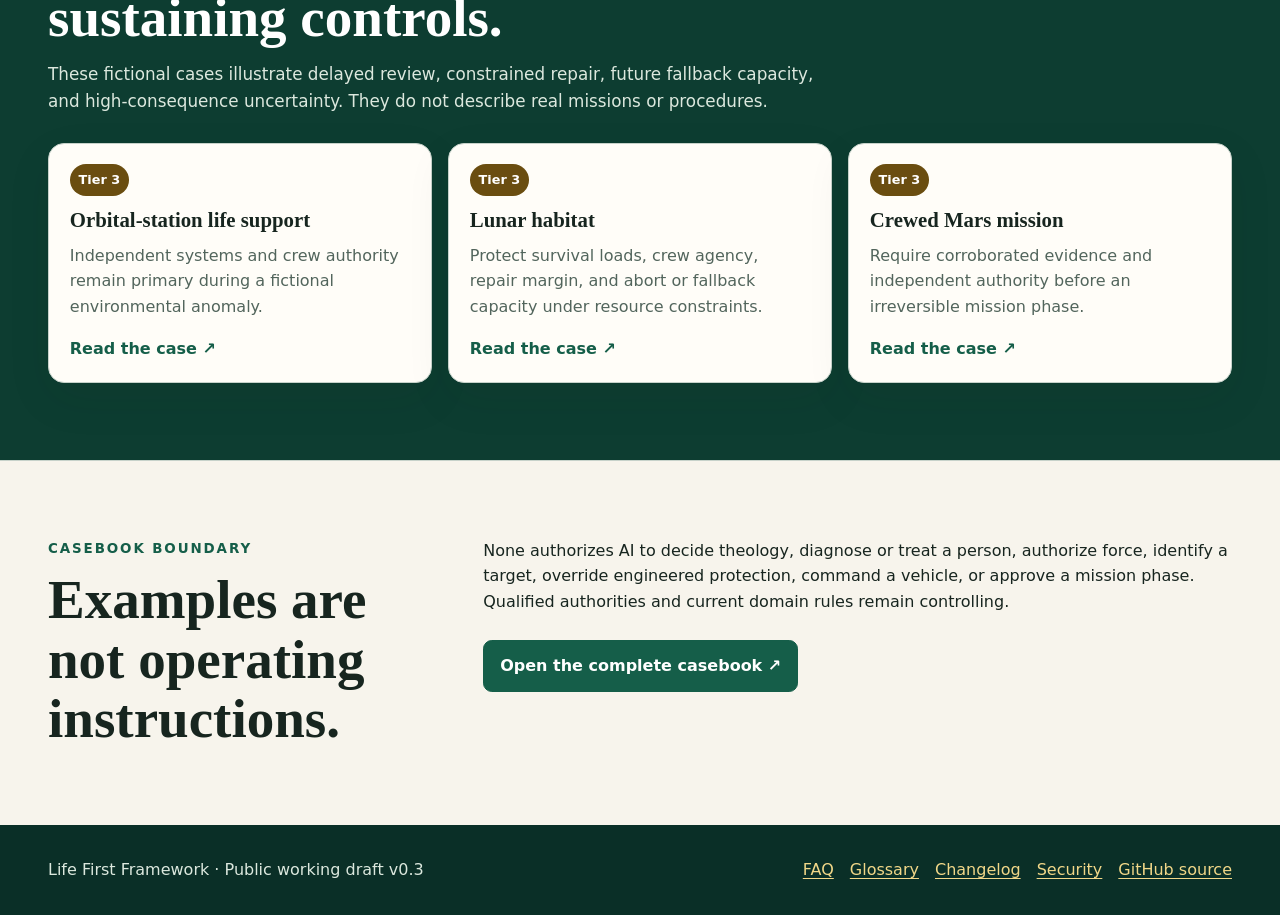
==== commit db171d8b: "Add Life First lantern brand mark" ====
--- a/casebook.html
+++ b/casebook.html
@@ -5,10 +5,10 @@
     <meta name="viewport" content="width=device-width, initial-scale=1">
     <meta name="description" content="Fictional Life First case studies across community services, health, belief, security, machinery, remote operations, and space.">
     <meta name="theme-color" content="#155e49">
-    <link rel="icon" type="image/svg+xml" href="assets/life-first-lantern-mark.svg?v=2">
-    <link rel="apple-touch-icon" href="assets/life-first-lantern-mark.svg?v=2">
+    <link rel="icon" type="image/png" href="assets/life-first-lantern-mark.png?v=3">
+    <link rel="apple-touch-icon" href="assets/life-first-lantern-mark.png?v=3">
     <title>Casebook | Life First</title>
-    <link rel="stylesheet" href="site.css?v=11">
+    <link rel="stylesheet" href="site.css?v=12">
   </head>
   <body>
     <a class="skip-link" href="#main">Skip to main content</a>
--- a/site.css
+++ b/site.css
@@ -118,7 +118,7 @@
   height: 2.7rem;
   flex: 0 0 auto;
   object-fit: contain;
-  background: url("assets/life-first-lantern-mark.svg?v=2") center / contain no-repeat;
+  background: url("assets/life-first-lantern-mark.png?v=3") center / contain no-repeat;
 }
 
 img.brand-mark { background: none; }
@@ -226,7 +226,7 @@
   right: clamp(1rem, 6vw, 5rem);
   top: 50%;
   transform: translateY(-50%);
-  background: url("assets/life-first-lantern-mark.svg?v=2") center / contain no-repeat;
+  background: url("assets/life-first-lantern-mark.png?v=3") center / contain no-repeat;
   opacity: 0.075;
   pointer-events: none;
 }
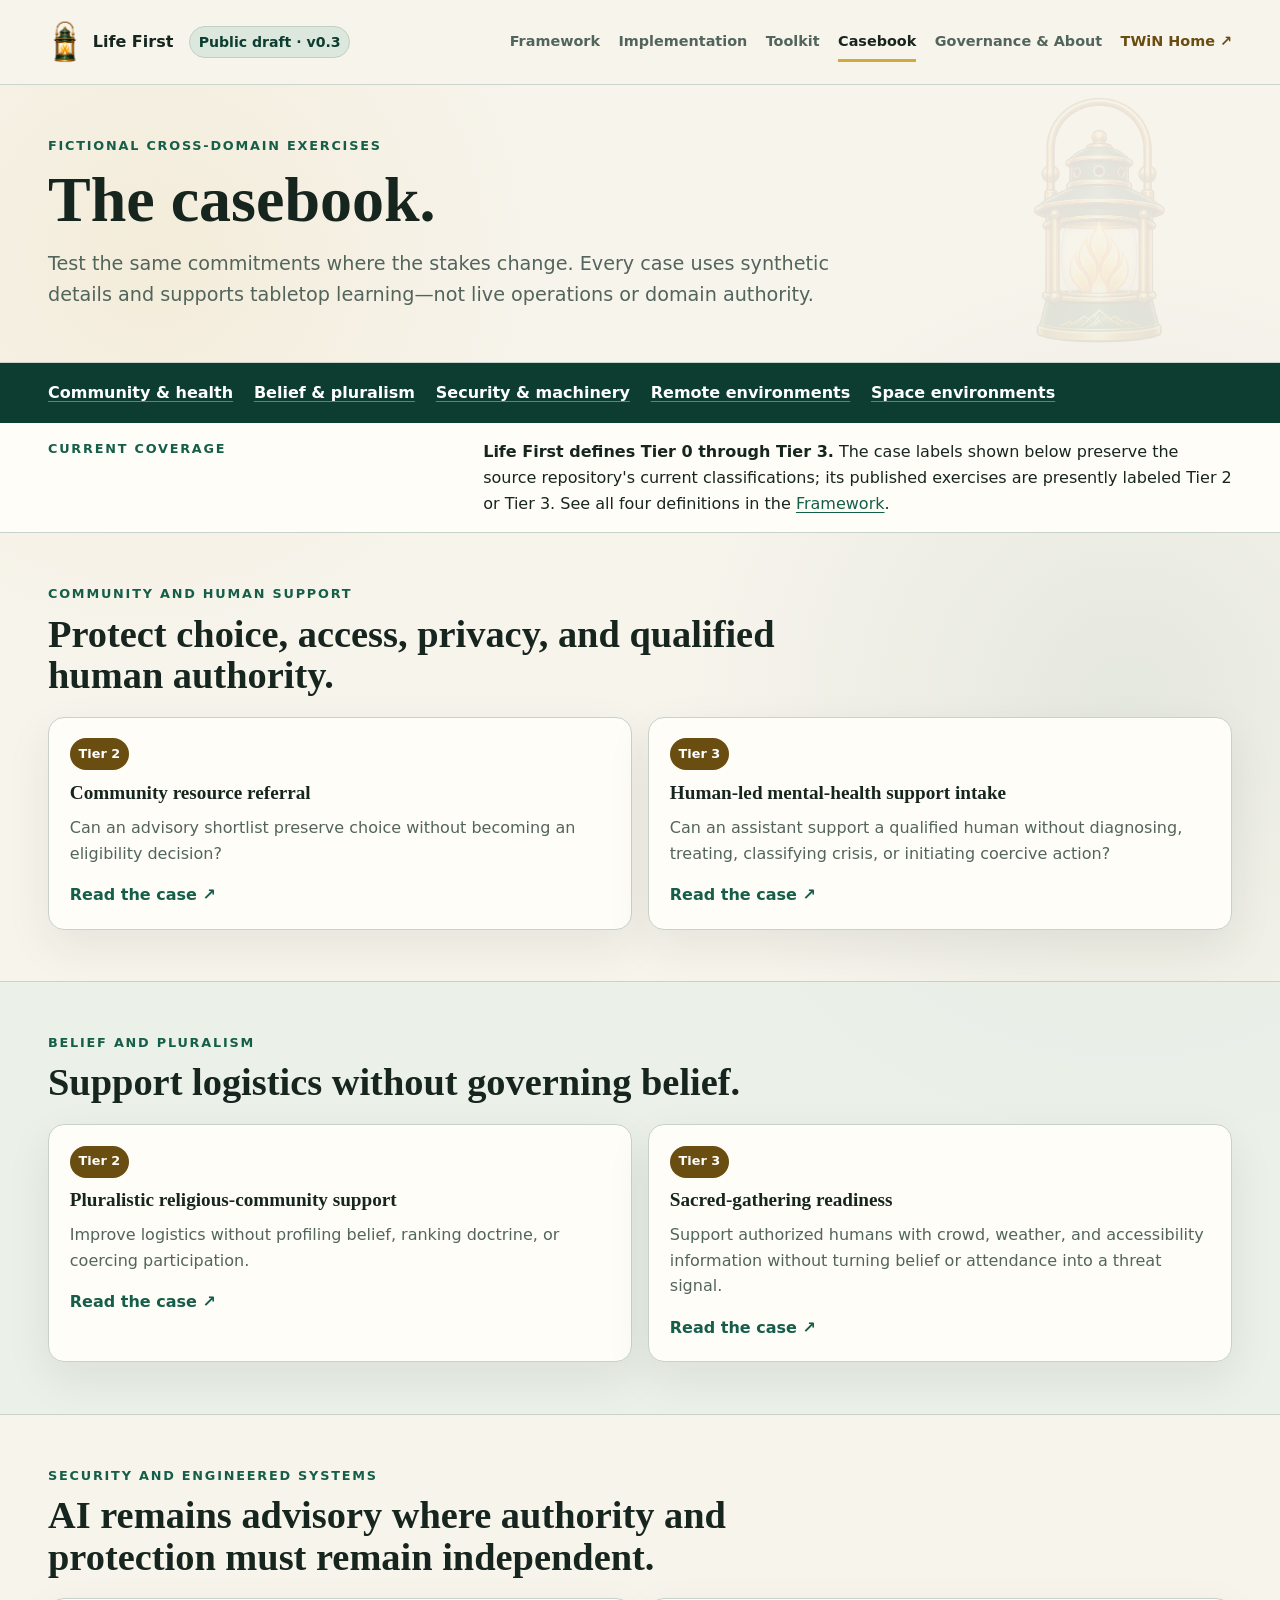
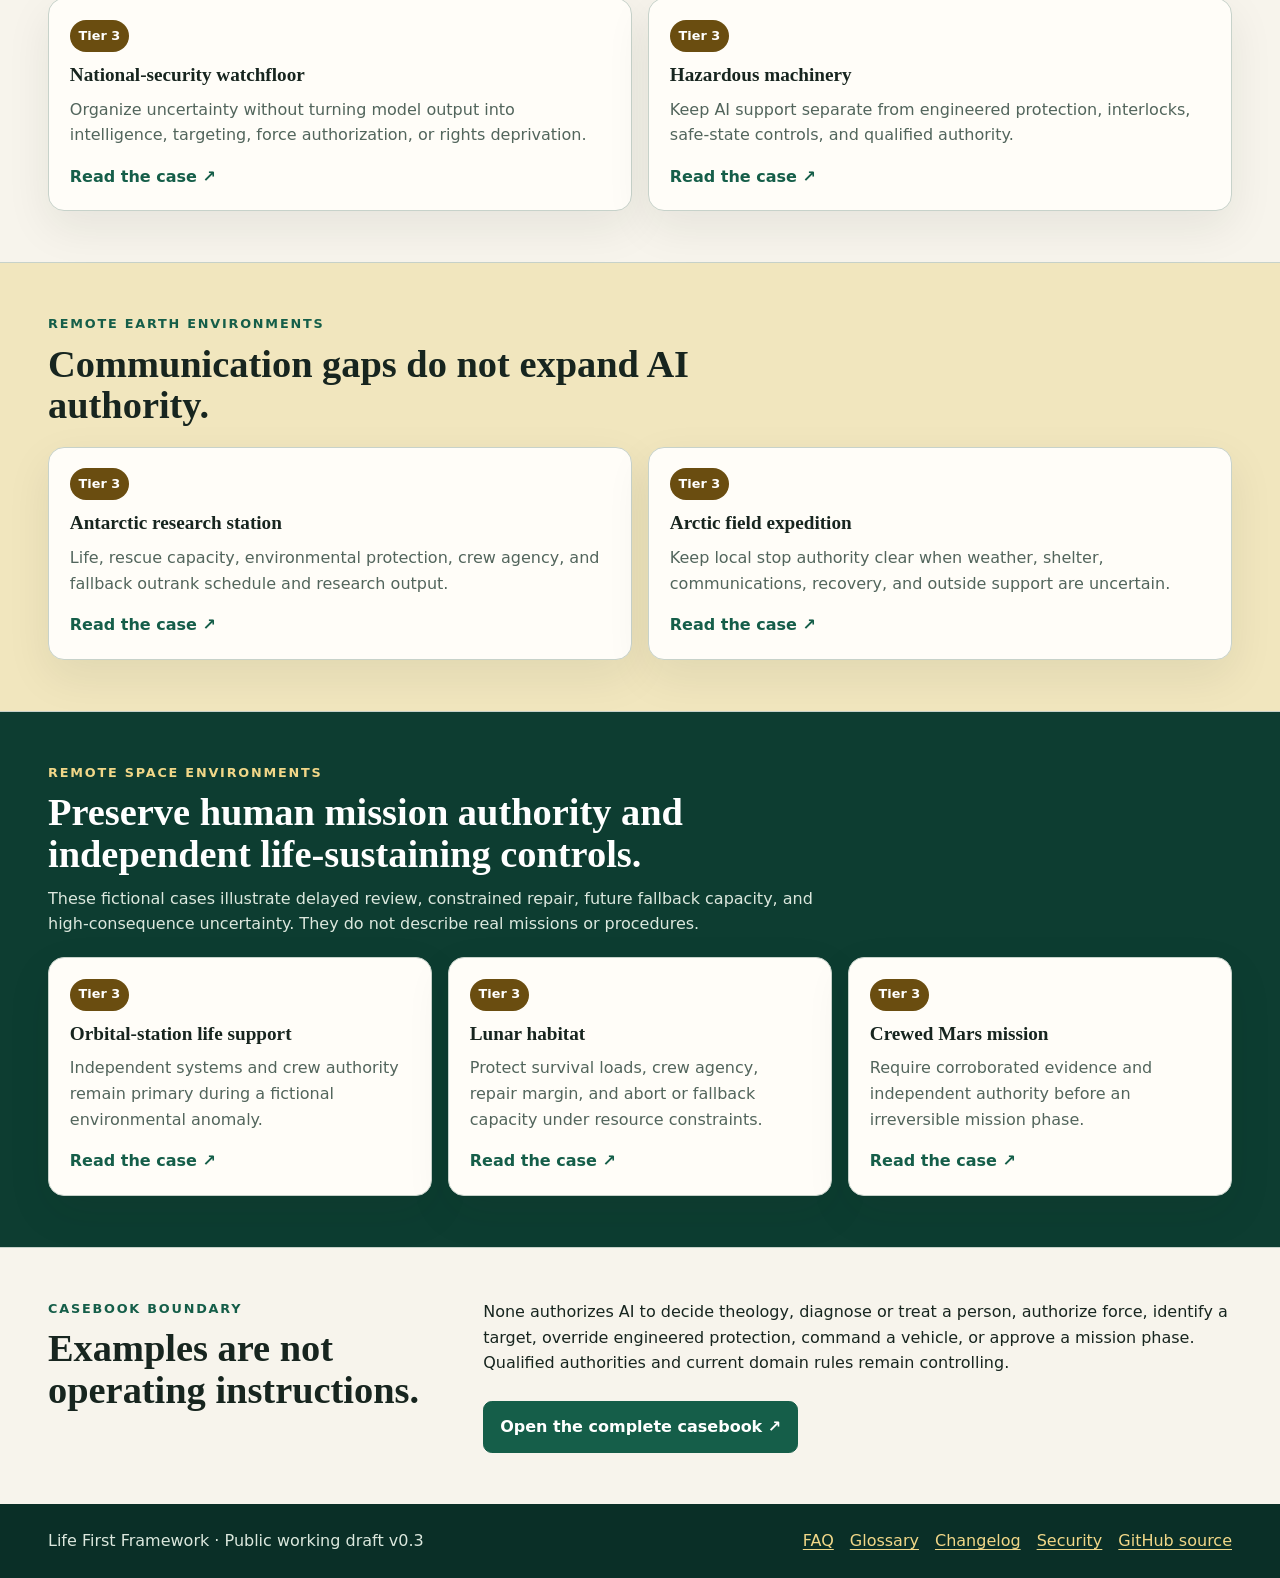
==== commit 399cd5bb: "Tighten page rhythm and clarify Start Here" ====
--- a/casebook.html
+++ b/casebook.html
@@ -7,8 +7,22 @@
     <meta name="theme-color" content="#155e49">
     <link rel="icon" type="image/png" href="assets/life-first-lantern-mark.png?v=3">
     <link rel="apple-touch-icon" href="assets/life-first-lantern-mark.png?v=3">
+    <link rel="canonical" href="https://riaevangelist.github.io/life-first-framework/casebook.html">
+    <meta property="og:type" content="website">
+    <meta property="og:title" content="Casebook | Life First">
+    <meta property="og:description" content="Fictional Life First case studies across community services, health, belief, security, machinery, remote operations, and space.">
+    <meta property="og:url" content="https://riaevangelist.github.io/life-first-framework/casebook.html">
+    <meta property="og:image" content="https://riaevangelist.github.io/life-first-framework/assets/life-first-lantern-banner.png?v=14">
+    <meta property="og:image:alt" content="Life First lantern illuminating a mountain forest, with distant people and a subtle UFO near the trees.">
+    <meta property="og:image:width" content="1672">
+    <meta property="og:image:height" content="941">
+    <meta name="twitter:card" content="summary_large_image">
+    <meta name="twitter:title" content="Casebook | Life First">
+    <meta name="twitter:description" content="Fictional Life First case studies across community services, health, belief, security, machinery, remote operations, and space.">
+    <meta name="twitter:image" content="https://riaevangelist.github.io/life-first-framework/assets/life-first-lantern-banner.png?v=14">
+    <meta name="twitter:image:alt" content="Life First lantern illuminating a mountain forest, with distant people and a subtle UFO near the trees.">
     <title>Casebook | Life First</title>
-    <link rel="stylesheet" href="site.css?v=12">
+    <link rel="stylesheet" href="site.css?v=14">
   </head>
   <body>
     <a class="skip-link" href="#main">Skip to main content</a>
--- a/site.css
+++ b/site.css
@@ -59,9 +59,9 @@
   line-height: 1.08;
 }
 
-h1 { font-size: clamp(3rem, 7vw, 5.8rem); }
-h2 { font-size: clamp(2rem, 4.3vw, 3.45rem); }
-h3 { font-size: 1.3rem; }
+h1 { font-size: clamp(2.4rem, 5vw, 4.2rem); }
+h2 { font-size: clamp(1.75rem, 3vw, 2.5rem); }
+h3 { font-size: 1.2rem; }
 
 p { margin: 0; }
 
@@ -186,9 +186,7 @@
   min-height: 0;
   overflow: hidden;
   place-items: center;
-  background:
-    linear-gradient(90deg, rgba(7, 17, 13, 0.96), rgba(7, 17, 13, 0.5) 50%, rgba(7, 17, 13, 0.96)),
-    #07110d;
+  background: linear-gradient(90deg, #174b3a, var(--forest-deep) 50%, #174b3a);
   border-bottom: 1px solid rgba(211, 168, 61, 0.45);
 }
 
@@ -207,14 +205,14 @@
   display: block;
   width: auto;
   max-width: 100%;
-  max-height: 32rem;
+  max-height: 38rem;
   object-fit: contain;
 }
 
 .hero {
   position: relative;
   overflow: hidden;
-  padding: clamp(4rem, 8vw, 6.4rem) 0;
+  padding: clamp(2.5rem, 5vw, 4rem) 0;
   border-bottom: 1px solid var(--line);
 }
 
@@ -234,7 +232,7 @@
 .hero .wrap { position: relative; z-index: 1; }
 
 .home-hero {
-  padding-block: clamp(2.5rem, 5vw, 4rem);
+  padding-block: clamp(1.8rem, 3.5vw, 2.8rem);
   background: linear-gradient(105deg, rgba(231, 239, 232, 0.76), rgba(247, 244, 236, 0.94));
 }
 
@@ -247,7 +245,13 @@
   align-items: end;
 }
 
-.home-hero h1 { font-size: clamp(2.9rem, 6vw, 5rem); }
+.home-hero h1 { font-size: clamp(1.9rem, 3vw, 2.65rem); }
+
+.home-hero .lede {
+  max-width: 46rem;
+  margin-top: 0.65rem;
+  font-size: clamp(0.98rem, 1.25vw, 1.1rem);
+}
 
 .home-hero .actions {
   min-width: min(100%, 18rem);
@@ -256,11 +260,11 @@
   align-items: stretch;
 }
 
-.hero-compact { padding-block: clamp(3.2rem, 6vw, 4.8rem); }
-
-.toolkit-page .hero h1 { font-size: clamp(3rem, 6vw, 4.8rem); }
-.toolkit-page .section { padding: clamp(2.8rem, 5vw, 4.5rem) 0; }
-.toolkit-page .section-head h2 { font-size: clamp(2rem, 3.6vw, 2.8rem); }
+.hero-compact { padding-block: clamp(2.1rem, 4vw, 3.2rem); }
+
+.toolkit-page .hero h1 { font-size: clamp(2.4rem, 4.5vw, 3.6rem); }
+.toolkit-page .section { padding: clamp(2rem, 3.5vw, 3rem) 0; }
+.toolkit-page .section-head h2 { font-size: clamp(1.75rem, 2.8vw, 2.3rem); }
 
 .toolkit-guide {
   padding: 1.7rem 0;
@@ -330,9 +334,9 @@
 }
 
 .eyebrow {
-  margin-bottom: 0.7rem;
+  margin-bottom: 0.55rem;
   color: var(--forest);
-  font-size: 0.84rem;
+  font-size: 0.8rem;
   font-weight: 850;
   letter-spacing: 0.14em;
   text-transform: uppercase;
@@ -340,9 +344,9 @@
 
 .lede {
   max-width: 49rem;
-  margin-top: 1.25rem;
+  margin-top: 0.9rem;
   color: var(--muted);
-  font-size: clamp(1.15rem, 2.2vw, 1.55rem);
+  font-size: clamp(1rem, 1.5vw, 1.25rem);
 }
 
 .actions {
@@ -383,8 +387,8 @@
   align-items: start;
 }
 
-.section { padding: clamp(3.3rem, 6vw, 5.5rem) 0; }
-.section.compact { padding: clamp(2.3rem, 4vw, 3.5rem) 0; }
+.section { padding: clamp(2rem, 4vw, 3.5rem) 0; }
+.section.compact { padding: clamp(1.6rem, 3vw, 2.5rem) 0; }
 .section + .section { border-top: 1px solid var(--line); }
 .section.tint { background: rgba(231, 239, 232, 0.72); }
 .section.deep { color: white; background: var(--forest-deep); }
@@ -394,13 +398,13 @@
 
 .section-head {
   max-width: 50rem;
-  margin-bottom: 1.75rem;
+  margin-bottom: 1.25rem;
 }
 
 .section-head > p:last-child {
-  margin-top: 0.85rem;
+  margin-top: 0.65rem;
   color: var(--muted);
-  font-size: 1.05rem;
+  font-size: 1rem;
 }
 
 .section.deep .section-head > p:last-child { color: #dce8de; }
@@ -756,7 +760,7 @@
 }
 
 .site-footer {
-  padding: 2rem 0;
+  padding: 1.5rem 0;
   color: #dce8de;
   background: #0a2f27;
 }
@@ -850,16 +854,16 @@
 
 @media (max-width: 620px) {
   .wrap { width: min(var(--max), calc(100% - 2rem)); }
-  h1 { font-size: clamp(3rem, 15vw, 4.25rem); }
-  h2 { font-size: clamp(2rem, 10vw, 2.8rem); }
+  h1 { font-size: clamp(2.15rem, 11vw, 3rem); }
+  h2 { font-size: clamp(1.65rem, 8vw, 2.25rem); }
   .home-identity img {
     width: 100%;
     height: auto;
     max-height: none;
   }
-  .hero { padding-block: 3.5rem; }
+  .hero { padding-block: 2.5rem; }
   .hero::after { right: 0.75rem; }
-  .home-hero { padding-block: 2.5rem; }
+  .home-hero { padding-block: 1.8rem; }
   .grid,
   .grid.two,
   .grid.four,
